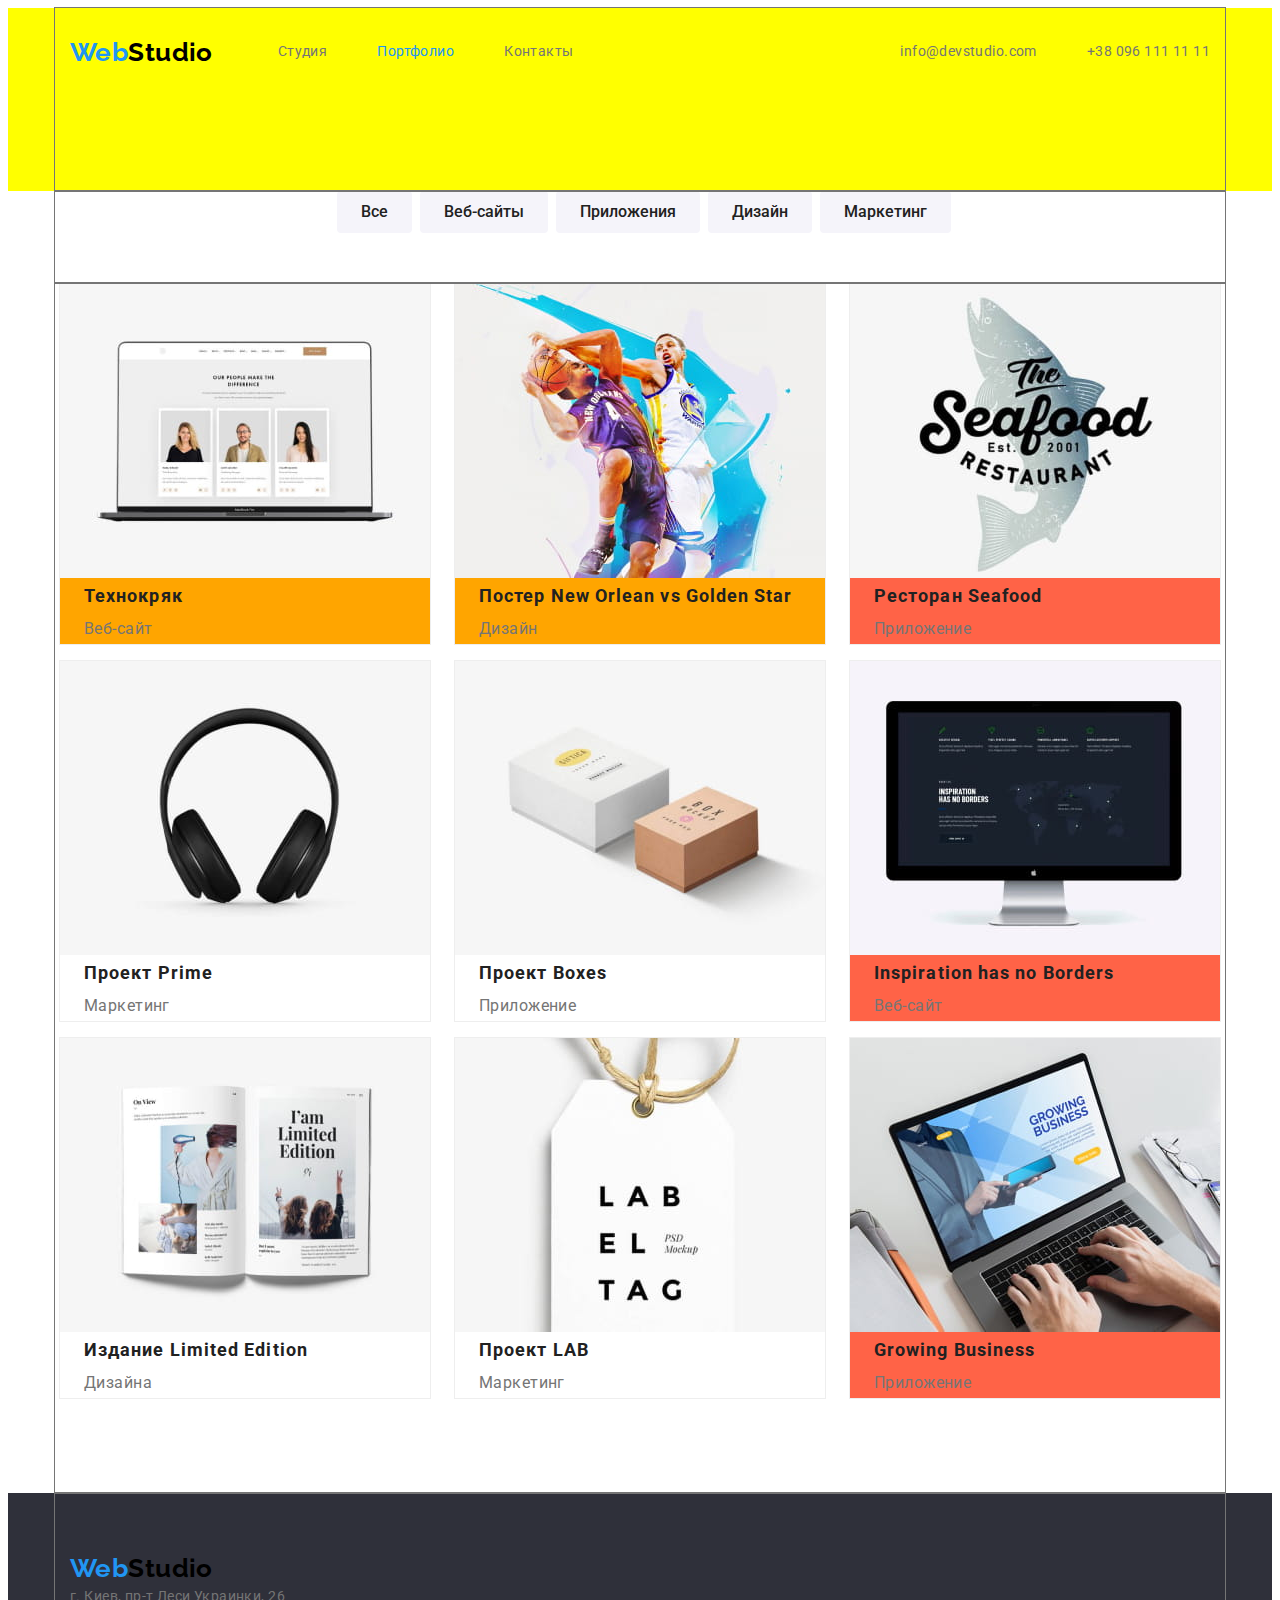
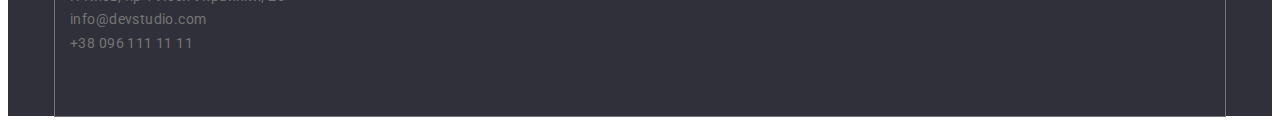
==== portfolio.html @ ed8d8d75 "Позиционирует элементы на страницах" ====
<!DOCTYPE html>
<html lang="ru">
  <head>
    <meta charset="UTF-8" />
    <meta http-equiv="X-UA-Compatible" content="IE=edge" />
    <meta name="viewport" content="width=device-width, initial-scale=1.0" />
    <title>Портфолио компании WebStudio</title>
    <link rel="preconnect" href="https://fonts.gstatic.com" />
    <link
      href="https://fonts.googleapis.com/css2?family=Raleway:wght@700&family=Roboto:wght@400;500;700;900&display=swap"
      rel="stylesheet"
    />
    <link
      rel="stylesheet"
      href="https://cdnjs.cloudflare.com/ajax/libs/modern-normalize/1.0.0/modern-normalize.min.css"
      integrity="sha512-ISS7cAi1PEhQ8jnbJpJZMd29NlhNj4AWYyLOSp2CE/CsHxTCu+r+t0D2yoJudVrd0/8fTVPUVDzY5Tvli75u/g=="
      crossorigin="anonymous"
    />
    <link rel="stylesheet" href="./css/styles.css" />
  </head>
  <body>
    <!-- Нэдер -->
    <header class="page-header">
      <div class="container header-pos header-pos-portfolio">
        <!-- Главная навигация -->
        <nav class="main-nav">
          <!-- Лого в хэдере -->
          <!-- <div class="logo"> -->
          <a class="link logo" href="./">
            <span class="logo-left">Web</span
            ><span class="logo-right">Studio</span>
          </a>
          <!-- </div> -->
          <ul class="list main-nav">
            <li class="nav-item"><a class="link" href="./">Студия</a></li>
            <li class="nav-item">
              <a class="link current" href="./portfolio.html">Портфолио</a>
            </li>
            <li class="nav-item"><a class="link" href="">Контакты</a></li>
          </ul>
        </nav>
        <!-- Контакты -->
        <ul class="list header-contacts">
          <li class="contacts-item">
            <a class="link" href="mailto:info@devstudio.com"
              >info@devstudio.com</a
            >
          </li>
          <li class="contacts-item">
            <a class="link" href="tel:+380961111111">+38 096 111 11 11</a>
          </li>
        </ul>
      </div>
    </header>

    <main>
      <!-- Фильтр галереи работ-->
      <div class="container">
        <ul class="list btn-collection">
          <li><button class="button" type="button">Все</button></li>
          <li><button class="button" type="button">Веб-сайты</button></li>
          <li><button class="button" type="button">Приложения</button></li>
          <li><button class="button" type="button">Дизайн</button></li>
          <li><button class="button" type="button">Маркетинг</button></li>
        </ul>
      </div>

      <!-- Галерея робот -->
      <!-- <h1>наши роботы</h1> -->
      <div class="container">
        <ul class="list galery-list">
          <li class="galery-item">
            <a class="link" href="">
              <img
                src="./images/portfolio/img.jpg"
                width="370"
                alt="Пример сайта Технокряк"
              />
              <p class="caption-card">Технокряк</p>
              <p class="desc-card">Веб-сайт</p>
            </a>
          </li>
          <li class="galery-item">
            <a class="link" href="">
              <img
                src="./images/portfolio/img-1.jpg"
                width="370"
                alt="Пример дизайна постера New Orlean vs Golden Star"
              />
              <p class="caption-card">Постер New Orlean vs Golden Star</p>
              <p class="desc-card">Дизайн</p>
            </a>
          </li>
          <li class="galery-item">
            <a class="link" href="">
              <img
                src="./images/portfolio/img-2.jpg"
                width="370"
                alt="Пример приложения Ресторан Seafood"
              />
              <p class="caption-card">Ресторан Seafood</p>
              <p class="desc-card">Приложение</p>
            </a>
          </li>
          <li class="galery-item">
            <a class="link" href="">
              <img
                src="./images/portfolio/img-3.jpg"
                width="370"
                alt="Пример маркетинг проекта Prime"
              />
              <p class="caption-card">Проект Prime</p>
              <p class="desc-card">Маркетинг</p>
            </a>
          </li>
          <li class="galery-item">
            <a class="link" href="">
              <img
                src="./images/portfolio/img-4.jpg"
                width="370"
                alt="Пример приложения Boxes"
              />
              <p class="caption-card">Проект Boxes</p>
              <p class="desc-card">Приложение</p>
            </a>
          </li>
          <li class="galery-item">
            <a class="link" href="">
              <img
                src="./images/portfolio/img-5.jpg"
                width="370"
                alt=" Пример сайта Inspiration has no Borders"
              />
              <p class="caption-card">Inspiration has no Borders</p>
              <p class="desc-card">Веб-сайт</p>
            </a>
          </li>
          <li class="galery-item">
            <a class="link" href="">
              <img
                src="./images/portfolio/img-6.jpg"
                width="370"
                alt="Пример дизайна Издание Limited Edition"
              />
              <p class="caption-card">Издание Limited Edition</p>
              <p class="desc-card">Дизайна</p>
            </a>
          </li>
          <li class="galery-item">
            <a class="link" href="">
              <img
                src="./images/portfolio/img-7.jpg"
                width="370"
                alt="Пример маркетингового проекта LAB"
              />
              <p class="caption-card">Проект LAB</p>
              <p class="desc-card">Маркетинг</p>
            </a>
          </li>
          <li class="galery-item">
            <a class="link" href="">
              <img
                src="./images/portfolio/img-8.jpg"
                width="370"
                alt="Пример приложения Growing Business"
              />
              <p class="caption-card">Growing Business</p>
              <p class="desc-card">Приложение</p>
            </a>
          </li>
        </ul>
      </div>
    </main>

    <!-- Футер -->
    <footer class="page-footer">
      <div class="container footer-contacts">
        <!-- Лого в футере -->
        <a class="link logo" href="./">
          <span class="logo-left">Web</span
          ><span class="logo-right">Studio</span>
        </a>
        <address class="address">
          <p>г. Киев, пр-т Леси Украинки, 26</p>
          <ul class="list">
            <li>
              <a class="link" href="mailto:info@devstudio.com"
                >info@devstudio.com</a
              >
            </li>
            <li>
              <a class="link" href="tel:+380961111111">+38 096 111 11 11</a>
            </li>
          </ul>
        </address>
      </div>
    </footer>
  </body>
</html>
---- css/styles.css ----
/* font-family: 'Raleway', sans-serif;
font-family: 'Roboto', sans-serif; */

:root {
  --text-color-main: #757575;
  --title-text-color-light: #ffffff;
  --title-text-color-dark: #212121;

  --bg-color-main: #ffffff;
  --bg-color-light: #f5f4fa;
  --bg-color-dark: #2f303a;

  --logo-right: #000000;
  --accent-color: #2196f3;
  --frame-color: #eeeeee;

  --logo-font: 'Raleway', sans-serif;
  --main-font: 'Roboto', sans-serif;
}

html {
  box-sizing: border-box;
}
*,
*::after,
*::before {
  box-sizing: inherit;
}

body {
  font-family: var(--main-font);
  font-size: 14px;
  line-height: 1.71;
  letter-spacing: 0.03em;
  color: var(--text-color-main);
}

h1,
h2,
h3,
h4,
h5,
h6,
p {
  margin-top: 0;
  margin-bottom: 0;
}

img {
  display: block;
  max-width: 100%;
  height: auto;
  margin-left: auto;
  margin-right: auto;
}

/* Утилитарные классы */
.link {
  text-decoration: none;
  color: inherit;
}

.list {
  list-style: none;
  padding-left: 0;
  margin: 0;
}

.address {
  font-style: normal;
}

.btn-collection {
  display: flex;
  flex-direction: row;
  justify-content: center;
  padding-bottom: 50px;
}

.button {
  display: inline-block;
  margin-left: 8px;
  padding-top: 6px;
  padding-right: 22px;
  padding-bottom: 6px;
  padding-left: 22px;
  border-radius: 4px;
  border-color: transparent;

  font-family: inherit;
  font-weight: 500;
  font-size: 16px;
  line-height: 1.62;
  text-align: center;
  cursor: pointer;
  background-color: var(--bg-color-light);
  color: var(--title-text-color-dark);
}

.button:hover,
.button:focus {
  background-color: var(--accent-color);
  color: var(--title-text-color-light);
}

.link:hover,
.link:focus {
  color: var(--accent-color);
  cursor: pointer;
}

.logo {
  font-family: var(--logo-font);
  font-weight: 700;
  font-size: 26px;
  line-height: 1.19;
}

.logo-left {
  color: var(--accent-color);
}

.logo-right {
  color: var(--logo-right);
}

.title-heroe {
  font-weight: 900;
  font-size: 44px;
  line-height: 1.36;
  letter-spacing: 0.06em;
  text-align: center;
  text-transform: uppercase;
  color: var(--title-text-color-light);
  background-color: var(--bg-color-dark);
}

.btn-heroe {
  min-width: 200px;
  padding: 10px 32px;
  border-radius: 4px;

  font-weight: 700;
  font-size: 16px;
  line-height: 1.87;
  letter-spacing: 0.06em;
  color: var(--title-text-color-light);
  background-color: var(--accent-color);
}

.title-section {
  padding-bottom: 10px;
  padding-left: 30px;
  font-weight: 700;
  font-size: 14px;
  line-height: 1.14;
  text-transform: uppercase;
  color: var(--title-text-color-dark);
}

.text-section {
  padding-left: 30px;
  font-size: 14px;
  line-height: 1.71;
}

.title-page {
  padding-top: 94px;
  padding-bottom: 50px;
  font-weight: 700;
  font-size: 36px;
  line-height: 1.16;
  text-align: center;
  color: var(--title-text-color-dark);
  background-color: var(--bg-color-light);
}

.title-card {
  padding-top: 30px;
  padding-bottom: 10px;
  font-weight: 500;
  font-size: 16px;
  line-height: 1.19;
  text-align: center;
  color: var(--title-text-color-dark);
  background-color: #fff;
}

.text-card {
  padding-bottom: 30px;
  font-size: 16px;
  line-height: 1.19;
  text-align: center;
  background-color: #fff;
}

/* Галерея портфолио */
.caption-card {
  padding-left: 24px;
  font-weight: 700;
  font-size: 18px;
  line-height: 2;
  letter-spacing: 0.06em;
  color: var(--title-text-color-dark);
}

.desc-card {
  padding-left: 24px;
  font-size: 16px;
  line-height: 1.87;
}
.current {
  color: var(--accent-color);
}

.page-header {
  background-color: yellow;
}

.footer {
  padding-top: 60px;
  /* display: flex;
  flex-direction: row; */
}

/* Позиционирование */
.container {
  width: 1170px;
  margin-left: auto;
  margin-right: auto;
  outline: solid 1px;
}

.page-footer {
  background-color: var(--bg-color-dark);
}

.header-pos {
  display: flex;
  flex-direction: row;
  justify-content: space-between;
  align-items: center;
}

.header-pos-portfolio {
  border-bottom: solid 1px blue;
  padding-bottom: 94px; /*внешний отступ до кнопок фильтра на портфолио */
}

.main-nav {
  display: flex;
  flex-direction: row;
  padding-left: 15px;
  align-items: center;
}

.nav-item {
  padding-left: 50px;
  padding-top: 32px;
  padding-bottom: 32px;
}
.header-contacts {
  display: flex;
  flex-direction: row;
  margin-left: auto;
  padding-right: 15px;
}

.contacts-item {
  padding-left: 50px;
}

.heroe-section {
  display: flex;
  margin-bottom: 94px;
}
/* .section {
  padding-top: 94px;
  padding-bottom: 94px;
} */

.values-list {
  display: flex;
  /* margin-bottom: 94px; */
}

.values-item {
  padding-bottom: 94px;
}
.activity-list {
  display: flex;
  flex-direction: row;
  justify-content: space-between;
  padding-bottom: 94px;
}

.team-list {
  display: flex;
  flex-direction: row;
  justify-content: space-between;
  padding-bottom: 94px;

  background-color: var(--bg-color-light);
}

/* .team-item {
  padding-right: 15px;
  padding-left: 15px;
} */

.footer-contacts {
  padding-left: 15px;
  padding-top: 60px;
  padding-bottom: 60px;
}

.galery-list {
  display: flex;
  flex-direction: row;
  flex-wrap: wrap;
  justify-content: space-around;
  padding-bottom: 94px;
}

.galery-item {
  border: 1px solid var(--frame-color);
  margin-right: 15px;
  margin-top: 15px;
}

.galery-item:nth-child(-n + 3) {
  background-color: orange;
  margin-top: 0;
}

.galery-item:nth-child(3n + 3) {
  background-color: tomato;
  margin-right: 0;
}
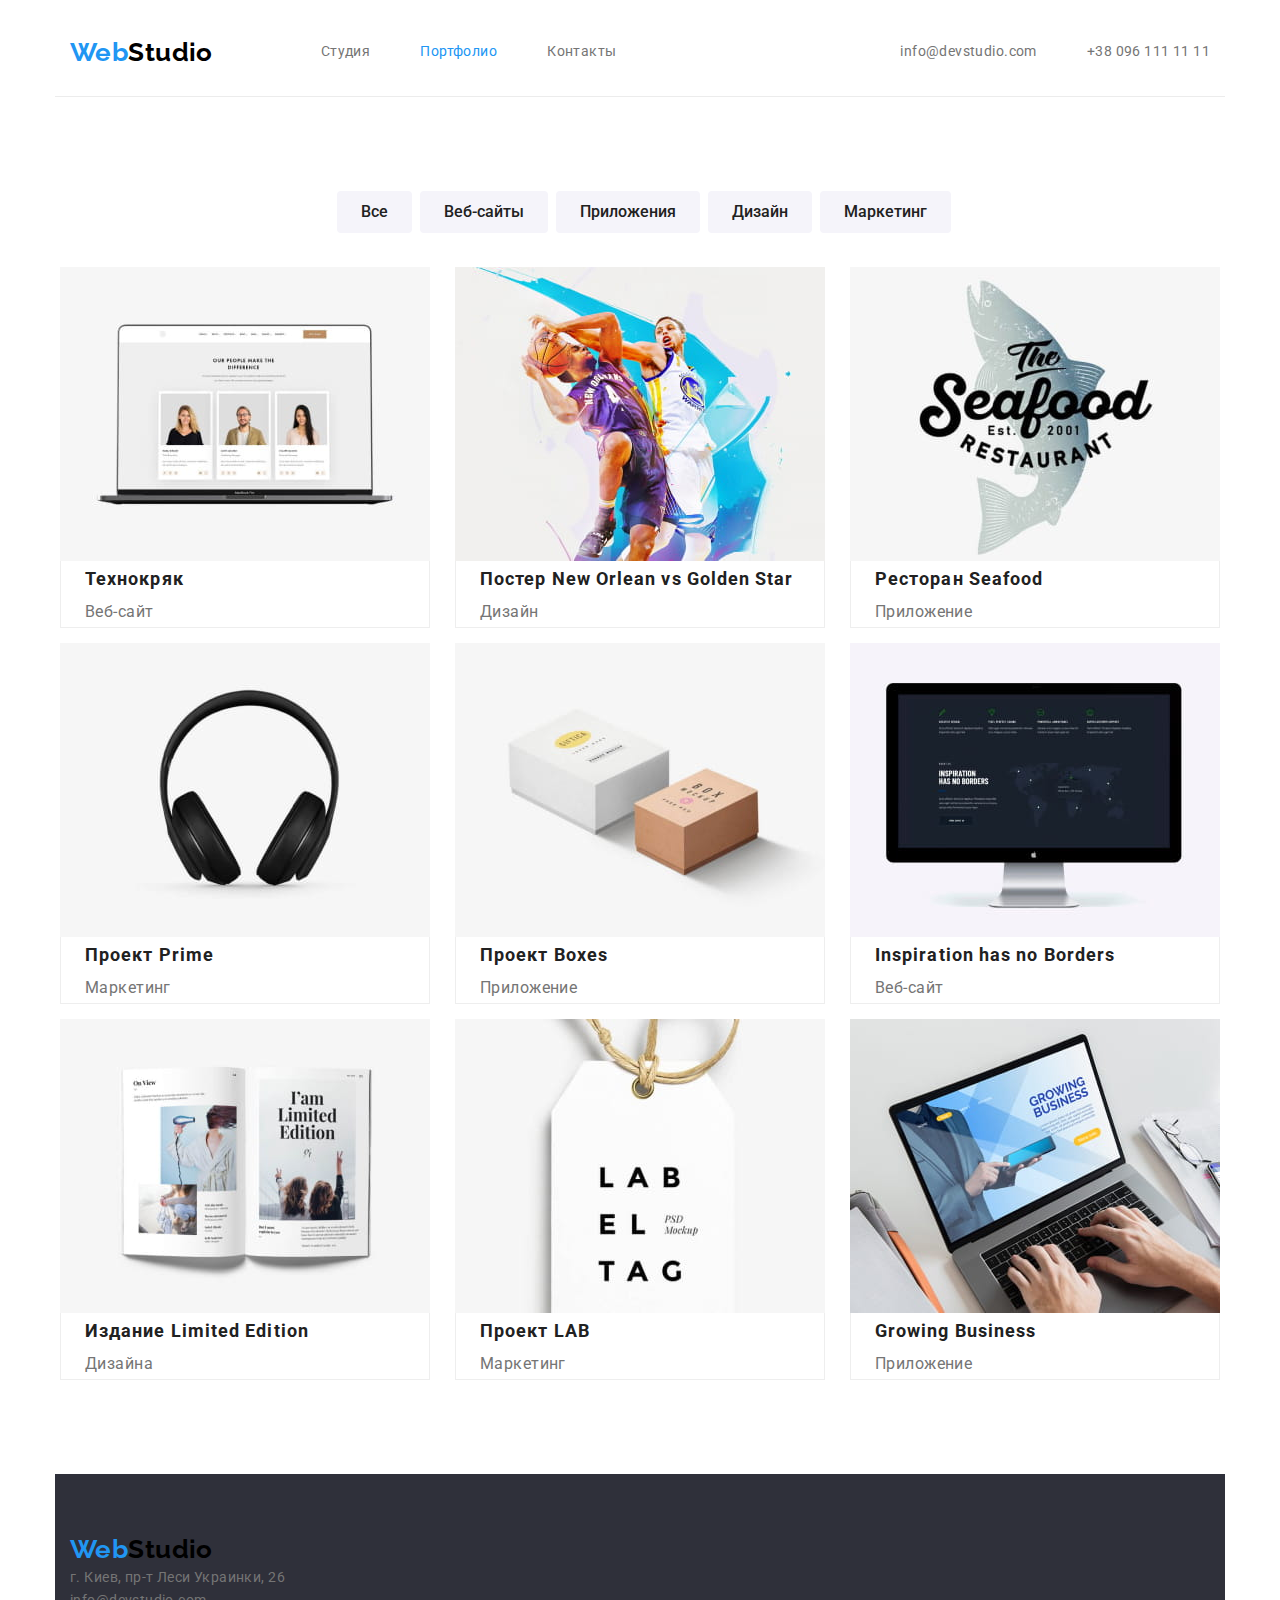
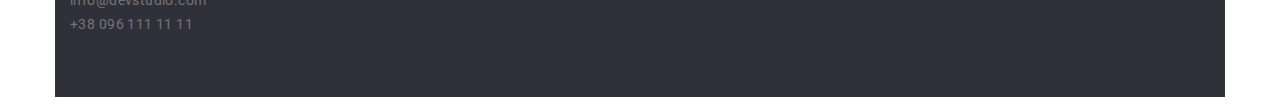
==== commit 3b3b53ac: "Добавляет позиционирование "Героя" и делает фиксы" ====
--- a/portfolio.html
+++ b/portfolio.html
@@ -66,7 +66,6 @@
       </div>
 
       <!-- Галерея робот -->
-      <!-- <h1>наши роботы</h1> -->
       <div class="container">
         <ul class="list galery-list">
           <li class="galery-item">
@@ -76,8 +75,10 @@
                 width="370"
                 alt="Пример сайта Технокряк"
               />
-              <p class="caption-card">Технокряк</p>
-              <p class="desc-card">Веб-сайт</p>
+              <div class="frame-portfolio-card">
+                <p class="caption-card">Технокряк</p>
+                <p class="desc-card">Веб-сайт</p>
+              </div>
             </a>
           </li>
           <li class="galery-item">
@@ -87,8 +88,10 @@
                 width="370"
                 alt="Пример дизайна постера New Orlean vs Golden Star"
               />
-              <p class="caption-card">Постер New Orlean vs Golden Star</p>
-              <p class="desc-card">Дизайн</p>
+              <div class="frame-portfolio-card">
+                <p class="caption-card">Постер New Orlean vs Golden Star</p>
+                <p class="desc-card">Дизайн</p>
+              </div>
             </a>
           </li>
           <li class="galery-item">
@@ -98,8 +101,10 @@
                 width="370"
                 alt="Пример приложения Ресторан Seafood"
               />
-              <p class="caption-card">Ресторан Seafood</p>
-              <p class="desc-card">Приложение</p>
+              <div class="frame-portfolio-card">
+                <p class="caption-card">Ресторан Seafood</p>
+                <p class="desc-card">Приложение</p>
+              </div>
             </a>
           </li>
           <li class="galery-item">
@@ -109,8 +114,10 @@
                 width="370"
                 alt="Пример маркетинг проекта Prime"
               />
-              <p class="caption-card">Проект Prime</p>
-              <p class="desc-card">Маркетинг</p>
+              <div class="frame-portfolio-card">
+                <p class="caption-card">Проект Prime</p>
+                <p class="desc-card">Маркетинг</p>
+              </div>
             </a>
           </li>
           <li class="galery-item">
@@ -120,8 +127,10 @@
                 width="370"
                 alt="Пример приложения Boxes"
               />
-              <p class="caption-card">Проект Boxes</p>
-              <p class="desc-card">Приложение</p>
+              <div class="frame-portfolio-card">
+                <p class="caption-card">Проект Boxes</p>
+                <p class="desc-card">Приложение</p>
+              </div>
             </a>
           </li>
           <li class="galery-item">
@@ -131,8 +140,10 @@
                 width="370"
                 alt=" Пример сайта Inspiration has no Borders"
               />
-              <p class="caption-card">Inspiration has no Borders</p>
-              <p class="desc-card">Веб-сайт</p>
+              <div class="frame-portfolio-card">
+                <p class="caption-card">Inspiration has no Borders</p>
+                <p class="desc-card">Веб-сайт</p>
+              </div>
             </a>
           </li>
           <li class="galery-item">
@@ -142,8 +153,10 @@
                 width="370"
                 alt="Пример дизайна Издание Limited Edition"
               />
-              <p class="caption-card">Издание Limited Edition</p>
-              <p class="desc-card">Дизайна</p>
+              <div class="frame-portfolio-card">
+                <p class="caption-card">Издание Limited Edition</p>
+                <p class="desc-card">Дизайна</p>
+              </div>
             </a>
           </li>
           <li class="galery-item">
@@ -153,8 +166,10 @@
                 width="370"
                 alt="Пример маркетингового проекта LAB"
               />
-              <p class="caption-card">Проект LAB</p>
-              <p class="desc-card">Маркетинг</p>
+              <div class="frame-portfolio-card">
+                <p class="caption-card">Проект LAB</p>
+                <p class="desc-card">Маркетинг</p>
+              </div>
             </a>
           </li>
           <li class="galery-item">
@@ -164,8 +179,10 @@
                 width="370"
                 alt="Пример приложения Growing Business"
               />
-              <p class="caption-card">Growing Business</p>
-              <p class="desc-card">Приложение</p>
+              <div class="frame-portfolio-card">
+                <p class="caption-card">Growing Business</p>
+                <p class="desc-card">Приложение</p>
+              </div>
             </a>
           </li>
         </ul>
--- a/css/styles.css
+++ b/css/styles.css
@@ -13,6 +13,7 @@
   --logo-right: #000000;
   --accent-color: #2196f3;
   --frame-color: #eeeeee;
+  --border-bottom-color: #ececec;
 
   --logo-font: 'Raleway', sans-serif;
   --main-font: 'Roboto', sans-serif;
@@ -74,7 +75,8 @@
   display: flex;
   flex-direction: row;
   justify-content: center;
-  padding-bottom: 50px;
+  padding-top: 94px;
+  padding-bottom: 34px;
 }
 
 .button {
@@ -124,7 +126,16 @@
   color: var(--logo-right);
 }
 
+.hero-section {
+  padding-bottom: 200px;
+  text-align: center;
+  background-color: var(--bg-color-dark);
+}
+
 .title-heroe {
+  padding-top: 200px;
+  padding-bottom: 30px;
+
   font-weight: 900;
   font-size: 44px;
   line-height: 1.36;
@@ -132,7 +143,6 @@
   text-align: center;
   text-transform: uppercase;
   color: var(--title-text-color-light);
-  background-color: var(--bg-color-dark);
 }
 
 .btn-heroe {
@@ -172,6 +182,9 @@
   line-height: 1.16;
   text-align: center;
   color: var(--title-text-color-dark);
+}
+
+.grey-bg {
   background-color: var(--bg-color-light);
 }
 
@@ -183,7 +196,7 @@
   line-height: 1.19;
   text-align: center;
   color: var(--title-text-color-dark);
-  background-color: #fff;
+  background-color: var(--bg-color-main);
 }
 
 .text-card {
@@ -191,7 +204,7 @@
   font-size: 16px;
   line-height: 1.19;
   text-align: center;
-  background-color: #fff;
+  background-color: var(--bg-color-main);
 }
 
 /* Галерея портфолио */
@@ -214,104 +227,95 @@
 }
 
 .page-header {
-  background-color: yellow;
+  background-color: var(--bg-color-main);
+}
+
+.header-pos {
+  display: flex;
+  flex-direction: row;
+  justify-content: space-between;
+  align-items: center;
+}
+
+.header-pos-portfolio {
+  border-bottom: solid 1px var(--border-bottom-color);
+}
+
+.main-nav {
+  display: flex;
+  flex-direction: row;
+  padding-left: 15px;
+  align-items: center;
+}
+
+.nav-item {
+  padding-left: 50px;
+  padding-top: 32px;
+  padding-bottom: 32px;
+}
+.nav-item:first-child {
+  padding-left: 93px;
+}
+
+.header-contacts {
+  display: flex;
+  flex-direction: row;
+  margin-left: auto;
+  padding-right: 15px;
+}
+
+.contacts-item {
+  padding-left: 50px;
+}
+
+.heroe-section {
+  display: flex;
+  margin-bottom: 94px;
+}
+
+.values-list {
+  display: flex;
+  padding-top: 94px;
+}
+
+.values-item {
+  padding-bottom: 94px;
+}
+.activity-list {
+  display: flex;
+  flex-direction: row;
+  justify-content: space-between;
+  padding-bottom: 94px;
+  padding-left: 15px;
+  padding-right: 15px;
+}
+
+.team-list {
+  display: flex;
+  flex-direction: row;
+  justify-content: space-between;
+  padding-bottom: 94px;
+  padding-left: 15px;
+  padding-right: 15px;
+
+  background-color: var(--bg-color-light);
 }
 
 .footer {
   padding-top: 60px;
-  /* display: flex;
-  flex-direction: row; */
-}
-
-/* Позиционирование */
+}
+
 .container {
   width: 1170px;
   margin-left: auto;
   margin-right: auto;
-  outline: solid 1px;
-}
-
-.page-footer {
-  background-color: var(--bg-color-dark);
-}
-
-.header-pos {
-  display: flex;
-  flex-direction: row;
-  justify-content: space-between;
-  align-items: center;
-}
-
-.header-pos-portfolio {
-  border-bottom: solid 1px blue;
-  padding-bottom: 94px; /*внешний отступ до кнопок фильтра на портфолио */
-}
-
-.main-nav {
-  display: flex;
-  flex-direction: row;
-  padding-left: 15px;
-  align-items: center;
-}
-
-.nav-item {
-  padding-left: 50px;
-  padding-top: 32px;
-  padding-bottom: 32px;
-}
-.header-contacts {
-  display: flex;
-  flex-direction: row;
-  margin-left: auto;
-  padding-right: 15px;
-}
-
-.contacts-item {
-  padding-left: 50px;
-}
-
-.heroe-section {
-  display: flex;
-  margin-bottom: 94px;
-}
-/* .section {
-  padding-top: 94px;
-  padding-bottom: 94px;
-} */
-
-.values-list {
-  display: flex;
-  /* margin-bottom: 94px; */
-}
-
-.values-item {
-  padding-bottom: 94px;
-}
-.activity-list {
-  display: flex;
-  flex-direction: row;
-  justify-content: space-between;
-  padding-bottom: 94px;
-}
-
-.team-list {
-  display: flex;
-  flex-direction: row;
-  justify-content: space-between;
-  padding-bottom: 94px;
-
-  background-color: var(--bg-color-light);
-}
-
-/* .team-item {
-  padding-right: 15px;
-  padding-left: 15px;
-} */
+}
 
 .footer-contacts {
   padding-left: 15px;
   padding-top: 60px;
   padding-bottom: 60px;
+  background-color: var(--bg-color-dark);
 }
 
 .galery-list {
@@ -323,17 +327,20 @@
 }
 
 .galery-item {
-  border: 1px solid var(--frame-color);
   margin-right: 15px;
   margin-top: 15px;
 }
 
+.frame-portfolio-card {
+  border-left: 1px solid var(--frame-color);
+  border-right: 1px solid var(--frame-color);
+  border-bottom: 1px solid var(--frame-color);
+}
+
 .galery-item:nth-child(-n + 3) {
-  background-color: orange;
   margin-top: 0;
 }
 
 .galery-item:nth-child(3n + 3) {
-  background-color: tomato;
   margin-right: 0;
 }
